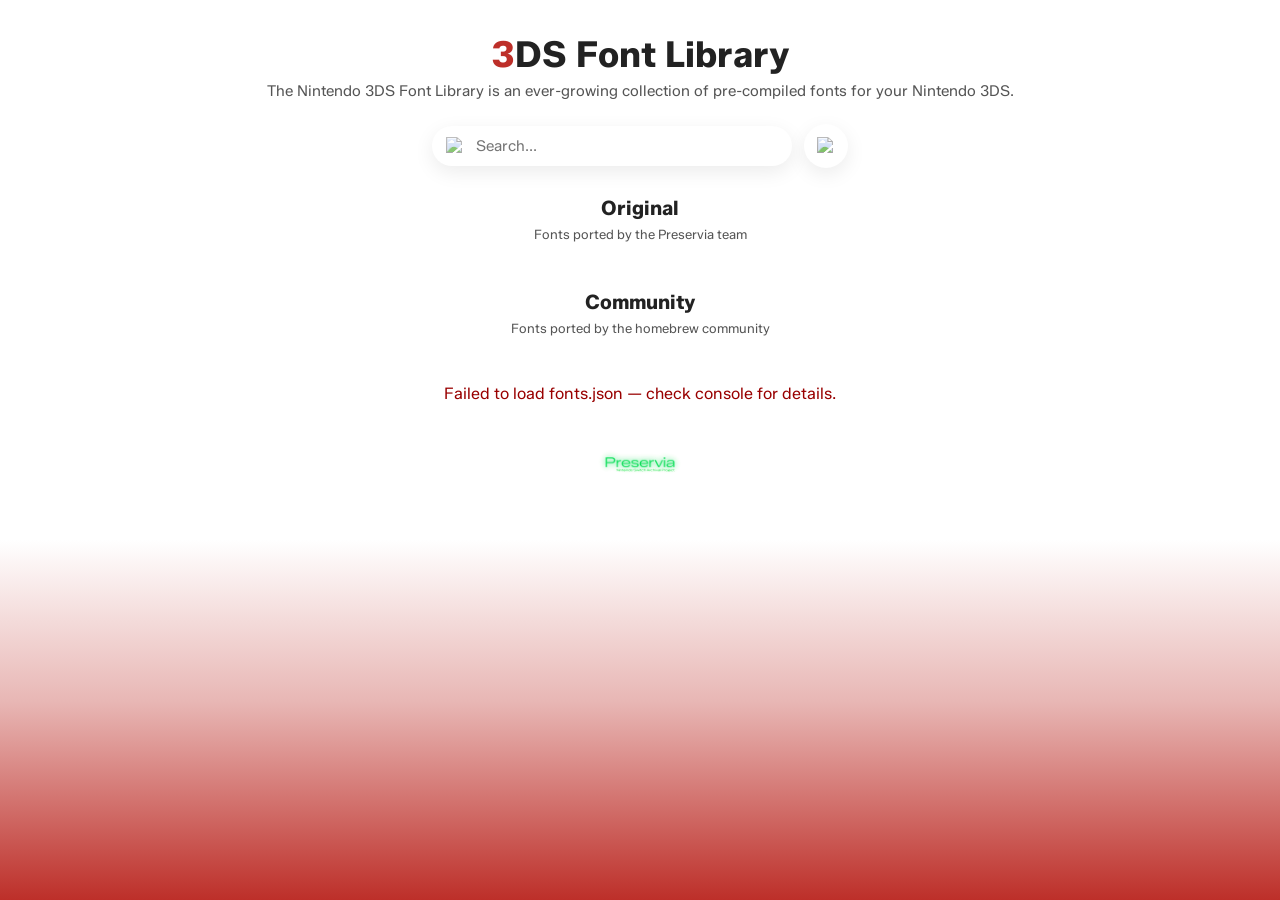
==== index.html @ a5643852 "Update index.html" ====
<!DOCTYPE html>
<html lang="en">
<head>
  <meta charset="utf-8" />
  <meta name="viewport" content="width=device-width,initial-scale=1" />
  <title>The 3DS Font Library</title>

  <link href="https://fonts.googleapis.com/css2?family=Zalando+Sans:wght@400;700&display=swap" rel="stylesheet">

  <link rel="stylesheet" href="style.css">
</head>
<body>
  <div class="page">
    <header class="site-header">
      <h1 class="title"><span class="red3">3</span>DS Font Library</h1>
      <p class="lead">The Nintendo 3DS Font Library is an ever-growing collection of pre-compiled fonts for your Nintendo 3DS.</p>
    </header>

    <div class="toolbar">
      <div class="searchbar">
        <img src="assets/search.png" alt="Search icon" class="icon">
        <input type="text" placeholder="Search..." aria-label="Search" disabled>
      </div>

      <button class="filter-circle" aria-label="Filters" disabled>
        <img src="assets/filter.png" alt="Filter icon" class="icon">
      </button>
    </div>

    <main>
      <section id="original-fonts" class="font-section">
        <div class="section-header">
          <h2>Original</h2>
          <p class="section-sub">Fonts ported by the Preservia team</p>
        </div>
        <div class="font-grid" id="original-grid" aria-live="polite"></div>
      </section>

      <section id="community-fonts" class="font-section">
        <div class="section-header">
          <h2>Community</h2>
          <p class="section-sub">Fonts ported by the homebrew community</p>
        </div>
        <div class="font-grid" id="community-grid" aria-live="polite"></div>
      </section>
    </main>

    <footer class="site-footer">
      <img src="assets/logo.png" alt="Preservia logo" class="preservia-logo">
    </footer>
  </div>

  <script src="script.js"></script>
</body>
</html>
---- style.css ----
:root {
  --red-3: #BD2F29;
  --text: #222;
  --muted: #555;
  --card-bg: rgba(245,245,245,0.65);
  --card-shadow: 0 6px 18px rgba(0,0,0,0.08);
}

/* Basic reset */
* { box-sizing: border-box; }
html,body { height: 100%; margin: 0; }

/* Background: white -> red at BOTTOM (red is anchored to bottom), subtle extent */
body {
  font-family: "Zalando Sans", system-ui, -apple-system, "Segoe UI", Roboto, "Helvetica Neue", Arial, sans-serif;
  color: var(--text);

  /* White at top, subtle mid fade, red concentrated toward bottom.
     background-size and position ensure the red band stays toward the bottom and not stretched too high. */
  background-image: linear-gradient(
    to bottom,
    #ffffff 0%,
    #ffffff 60%,
    rgba(189,47,41,0.35) 78%,
    var(--red-3) 100%
  );
  background-repeat: no-repeat;
  background-position: center bottom;
  background-attachment: fixed;
  -webkit-font-smoothing: antialiased;
  -moz-osx-font-smoothing: grayscale;
}

/* Container */
.page {
  max-width: 1100px;
  margin: 0 auto;
  padding: 36px 20px;
  text-align: center; /* center headers and top content like mockup */
}

/* Header */
.site-header {
  margin-bottom: 24px;
}

.title {
  font-weight: 700;
  font-size: 36px;
  margin: 0;
  line-height: 1;
  color: var(--text);
}

.red3 { color: var(--red-3); }

.lead {
  margin: 10px 0 0;
  color: var(--muted);
  font-weight: 400;
  font-size: 15px;
}

/* Toolbar */
.toolbar {
  display: flex;
  justify-content: center;
  align-items: center;
  gap: 12px;
  margin: 22px 0;
}

/* Search bar: fully pill */
.searchbar {
  display: flex;
  align-items: center;
  gap: 10px;
  background: #fff;
  border-radius: 9999px;
  padding: 10px 14px;
  width: 360px;
  max-width: 88%;
  box-shadow: 0 6px 20px rgba(0,0,0,0.08);
}

.searchbar .icon { width: 18px; height: 18px; opacity: .7; }

.searchbar input {
  border: none;
  outline: none;
  background: transparent;
  font-family: inherit;
  font-size: 15px;
  color: var(--text);
  flex: 1;
}

/* Filter as perfect circle */
.filter-circle {
  width: 44px;
  height: 44px;
  border-radius: 50%;
  display: inline-grid;
  place-items: center;
  background: #fff;
  border: none;
  box-shadow: 0 6px 20px rgba(0,0,0,0.08);
  padding: 0;
  cursor: default;
}

.filter-circle .icon { width: 18px; height: 18px; opacity: .75; }

/* Sections */
.font-section {
  margin-top: 28px;
  margin-bottom: 34px;
  text-align: center;
}

.section-header h2 {
  margin: 0;
  font-size: 20px;
  font-weight: 700;
}

.section-sub {
  margin: 6px 0 14px;
  color: var(--muted);
  font-size: 13px;
}

/* Grid responsive */
.font-grid {
  display: grid;
  gap: 14px;
  grid-template-columns: repeat(1, 1fr);
  align-items: start;
  justify-items: center;
  margin-top: 8px;
}

@media (min-width: 600px) { .font-grid { grid-template-columns: repeat(2, 1fr); } }
@media (min-width: 940px) { .font-grid { grid-template-columns: repeat(3, 1fr); } }
@media (min-width: 1200px) { .font-grid { grid-template-columns: repeat(4, 1fr); } }

/* Card (glass, small blur, faint shadow) */
.font-card {
  width: 100%;
  max-width: 300px;
  background: var(--card-bg);
  border-radius: 12px;
  padding: 18px 14px;
  box-shadow: var(--card-shadow);
  backdrop-filter: blur(8px);
  -webkit-backdrop-filter: blur(8px);
  transition: transform 160ms ease, box-shadow 160ms ease;
  text-align: center;
  display: flex;
  flex-direction: column;
  gap: 8px;
}

.font-card:hover {
  transform: translateY(-6px);
  box-shadow: 0 10px 28px rgba(0,0,0,0.10);
}

/* preview image */
.font-card .preview {
  width: 100%;
  height: 110px;
  display: block;
  object-fit: contain;
}

/* names */
.font-name {
  margin: 6px 0 0;
  font-size: 15px;
  font-weight: 400;
  color: var(--text);
}

.creator {
  font-size: 13px;
  color: var(--muted);
  margin-top: 4px;
}

/* Footer */
.site-footer {
  text-align: center;
  margin: 40px 0 60px;
}
.preservia-logo { width: 120px; opacity: 0.95; }
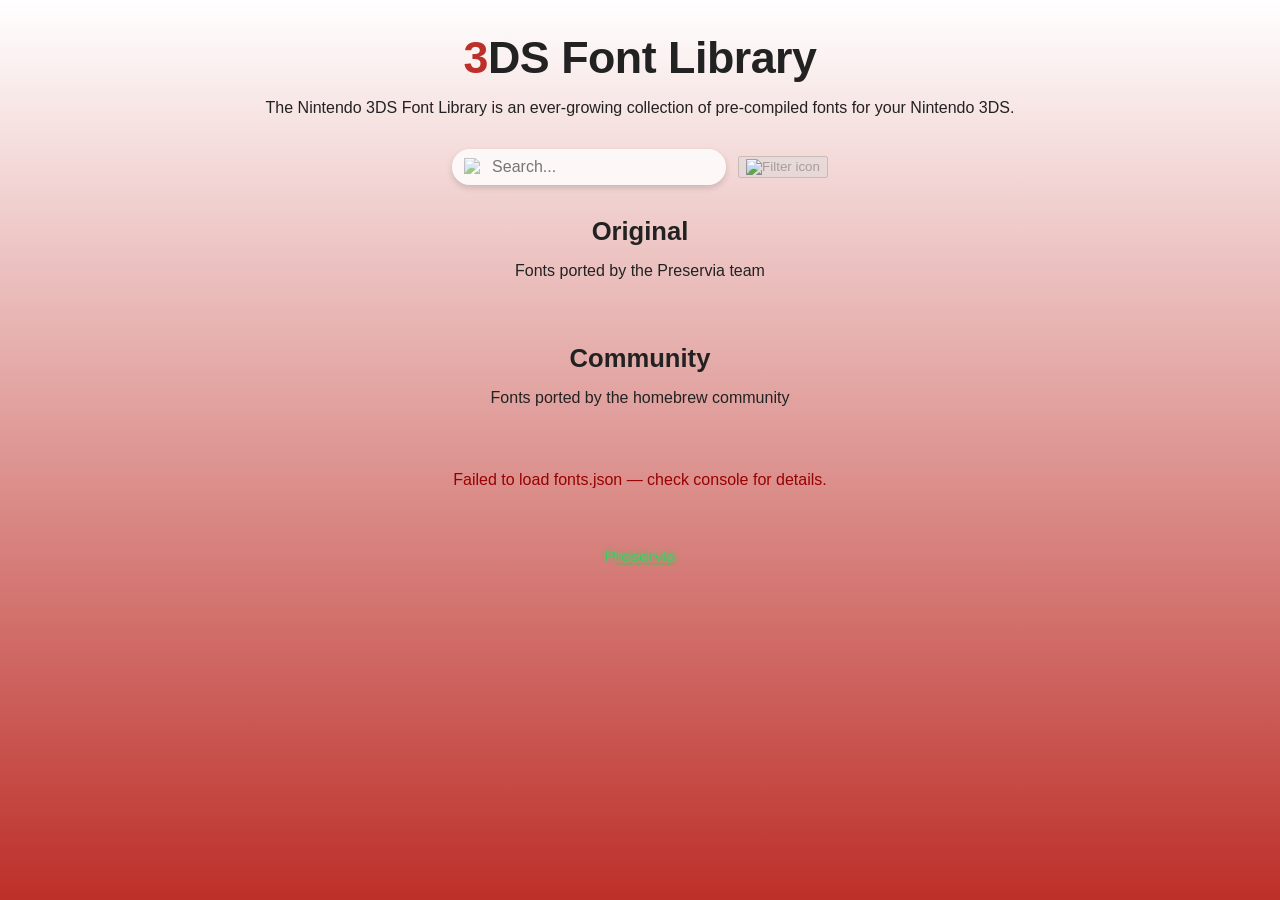
==== commit ba36fd17: "Update index.html" ====
--- a/index.html
+++ b/index.html
@@ -5,7 +5,7 @@
   <meta name="viewport" content="width=device-width,initial-scale=1" />
   <title>The 3DS Font Library</title>
 
-  <link href="https://fonts.googleapis.com/css2?family=Zalando+Sans:wght@400;700&display=swap" rel="stylesheet">
+  <link href="https://fonts.googleapis.com/css2?family=Zalando+Sans+Expanded:wght@400;700&display=swap" rel="stylesheet">
 
   <link rel="stylesheet" href="style.css">
 </head>
--- a/style.css
+++ b/style.css
@@ -1,64 +1,42 @@
-:root {
-  --red-3: #BD2F29;
-  --text: #222;
-  --muted: #555;
-  --card-bg: rgba(245,245,245,0.65);
-  --card-shadow: 0 6px 18px rgba(0,0,0,0.08);
+/* Global */
+body {
+  margin: 0;
+  font-family: "Zalando Sans", sans-serif;
+  background: linear-gradient(to top, #BD2F29, #ffffff);
+  background-attachment: fixed;
+  background-repeat: no-repeat;
+  background-size: cover;
+  color: #222;
+  text-align: center;
 }
 
-/* Basic reset */
-* { box-sizing: border-box; }
-html,body { height: 100%; margin: 0; }
-
-/* Background: white -> red at BOTTOM (red is anchored to bottom), subtle extent */
-body {
-  font-family: "Zalando Sans", system-ui, -apple-system, "Segoe UI", Roboto, "Helvetica Neue", Arial, sans-serif;
-  color: var(--text);
-
-  /* White at top, subtle mid fade, red concentrated toward bottom.
-     background-size and position ensure the red band stays toward the bottom and not stretched too high. */
-  background-image: linear-gradient(
-    to bottom,
-    #ffffff 0%,
-    #ffffff 60%,
-    rgba(189,47,41,0.35) 78%,
-    var(--red-3) 100%
-  );
-  background-repeat: no-repeat;
-  background-position: center bottom;
-  background-attachment: fixed;
-  -webkit-font-smoothing: antialiased;
-  -moz-osx-font-smoothing: grayscale;
-}
-
-/* Container */
 .page {
   max-width: 1100px;
   margin: 0 auto;
-  padding: 36px 20px;
-  text-align: center; /* center headers and top content like mockup */
+  padding: 2rem;
 }
 
 /* Header */
-.site-header {
-  margin-bottom: 24px;
+header {
+  margin-bottom: 2rem;
 }
 
-.title {
+h1 {
   font-weight: 700;
-  font-size: 36px;
+  font-size: 2.8rem;
   margin: 0;
-  line-height: 1;
-  color: var(--text);
+  letter-spacing: -0.5px;
 }
 
-.red3 { color: var(--red-3); }
+.red3 {
+  color: #BD2F29;
+}
 
-.lead {
-  margin: 10px 0 0;
-  color: var(--muted);
+.desc {
   font-weight: 400;
-  font-size: 15px;
+  color: #555;
+  margin-top: 0.5rem;
+  font-size: 1rem;
 }
 
 /* Toolbar */
@@ -66,131 +44,117 @@
   display: flex;
   justify-content: center;
   align-items: center;
-  gap: 12px;
-  margin: 22px 0;
+  gap: 0.75rem;
+  margin-bottom: 2rem;
 }
 
-/* Search bar: fully pill */
 .searchbar {
   display: flex;
   align-items: center;
-  gap: 10px;
-  background: #fff;
-  border-radius: 9999px;
-  padding: 10px 14px;
-  width: 360px;
-  max-width: 88%;
-  box-shadow: 0 6px 20px rgba(0,0,0,0.08);
+  background: #ffffffcc;
+  border-radius: 9999px; /* full round edges */
+  padding: 0.5rem 0.75rem;
+  box-shadow: 0 3px 6px rgba(0, 0, 0, 0.15);
+  width: 250px;
+  backdrop-filter: blur(6px);
 }
 
-.searchbar .icon { width: 18px; height: 18px; opacity: .7; }
+.searchbar img {
+  width: 18px;
+  height: 18px;
+  opacity: 0.6;
+  margin-right: 0.5rem;
+}
 
 .searchbar input {
   border: none;
   outline: none;
+  flex: 1;
+  font-family: "Zalando Sans", sans-serif;
+  font-size: 1rem;
   background: transparent;
-  font-family: inherit;
-  font-size: 15px;
-  color: var(--text);
-  flex: 1;
+  color: #444;
 }
 
-/* Filter as perfect circle */
-.filter-circle {
-  width: 44px;
-  height: 44px;
+.filter-btn {
+  background: #ffffffcc;
+  border: none;
   border-radius: 50%;
-  display: inline-grid;
-  place-items: center;
-  background: #fff;
-  border: none;
-  box-shadow: 0 6px 20px rgba(0,0,0,0.08);
-  padding: 0;
-  cursor: default;
+  padding: 0.6rem;
+  width: 40px;
+  height: 40px;
+  box-shadow: 0 3px 6px rgba(0, 0, 0, 0.15);
+  cursor: not-allowed;
+  backdrop-filter: blur(6px);
 }
 
-.filter-circle .icon { width: 18px; height: 18px; opacity: .75; }
+.filter-btn img {
+  width: 20px;
+  height: 20px;
+  opacity: 0.6;
+}
 
 /* Sections */
-.font-section {
-  margin-top: 28px;
-  margin-bottom: 34px;
-  text-align: center;
+section {
+  margin-bottom: 3rem;
 }
 
-.section-header h2 {
-  margin: 0;
-  font-size: 20px;
+section h2 {
+  font-size: 1.6rem;
   font-weight: 700;
+  margin-bottom: 0.25rem;
 }
 
-.section-sub {
-  margin: 6px 0 14px;
-  color: var(--muted);
-  font-size: 13px;
+.section-desc {
+  font-size: 0.95rem;
+  color: #666;
+  margin-bottom: 1rem;
 }
 
-/* Grid responsive */
+/* Font grid */
 .font-grid {
   display: grid;
-  gap: 14px;
-  grid-template-columns: repeat(1, 1fr);
-  align-items: start;
+  grid-template-columns: repeat(auto-fit, minmax(230px, 1fr));
+  gap: 1rem;
   justify-items: center;
-  margin-top: 8px;
 }
 
-@media (min-width: 600px) { .font-grid { grid-template-columns: repeat(2, 1fr); } }
-@media (min-width: 940px) { .font-grid { grid-template-columns: repeat(3, 1fr); } }
-@media (min-width: 1200px) { .font-grid { grid-template-columns: repeat(4, 1fr); } }
-
-/* Card (glass, small blur, faint shadow) */
+/* Font card */
 .font-card {
+  background: rgba(245, 245, 245, 0.6);
+  border-radius: 12px;
+  box-shadow: 0 3px 10px rgba(0, 0, 0, 0.05);
+  backdrop-filter: blur(10px);
+  padding: 1rem;
   width: 100%;
-  max-width: 300px;
-  background: var(--card-bg);
-  border-radius: 12px;
-  padding: 18px 14px;
-  box-shadow: var(--card-shadow);
-  backdrop-filter: blur(8px);
-  -webkit-backdrop-filter: blur(8px);
-  transition: transform 160ms ease, box-shadow 160ms ease;
-  text-align: center;
-  display: flex;
-  flex-direction: column;
-  gap: 8px;
+  max-width: 280px;
+  transition: transform 0.2s ease;
 }
 
 .font-card:hover {
-  transform: translateY(-6px);
-  box-shadow: 0 10px 28px rgba(0,0,0,0.10);
+  transform: translateY(-3px);
 }
 
-/* preview image */
-.font-card .preview {
+.font-card img {
   width: 100%;
-  height: 110px;
-  display: block;
+  height: auto;
   object-fit: contain;
-}
-
-/* names */
-.font-name {
-  margin: 6px 0 0;
-  font-size: 15px;
-  font-weight: 400;
-  color: var(--text);
+  margin-bottom: 0.5rem;
 }
 
 .creator {
-  font-size: 13px;
-  color: var(--muted);
-  margin-top: 4px;
+  font-size: 0.9rem;
+  color: #555;
+  font-weight: 400;
 }
 
 /* Footer */
-.site-footer {
+footer {
   text-align: center;
-  margin: 40px 0 60px;
+  margin-top: 3rem;
 }
-.preservia-logo { width: 120px; opacity: 0.95; }
+
+.preservia-logo {
+  width: 120px;
+  opacity: 0.8;
+}
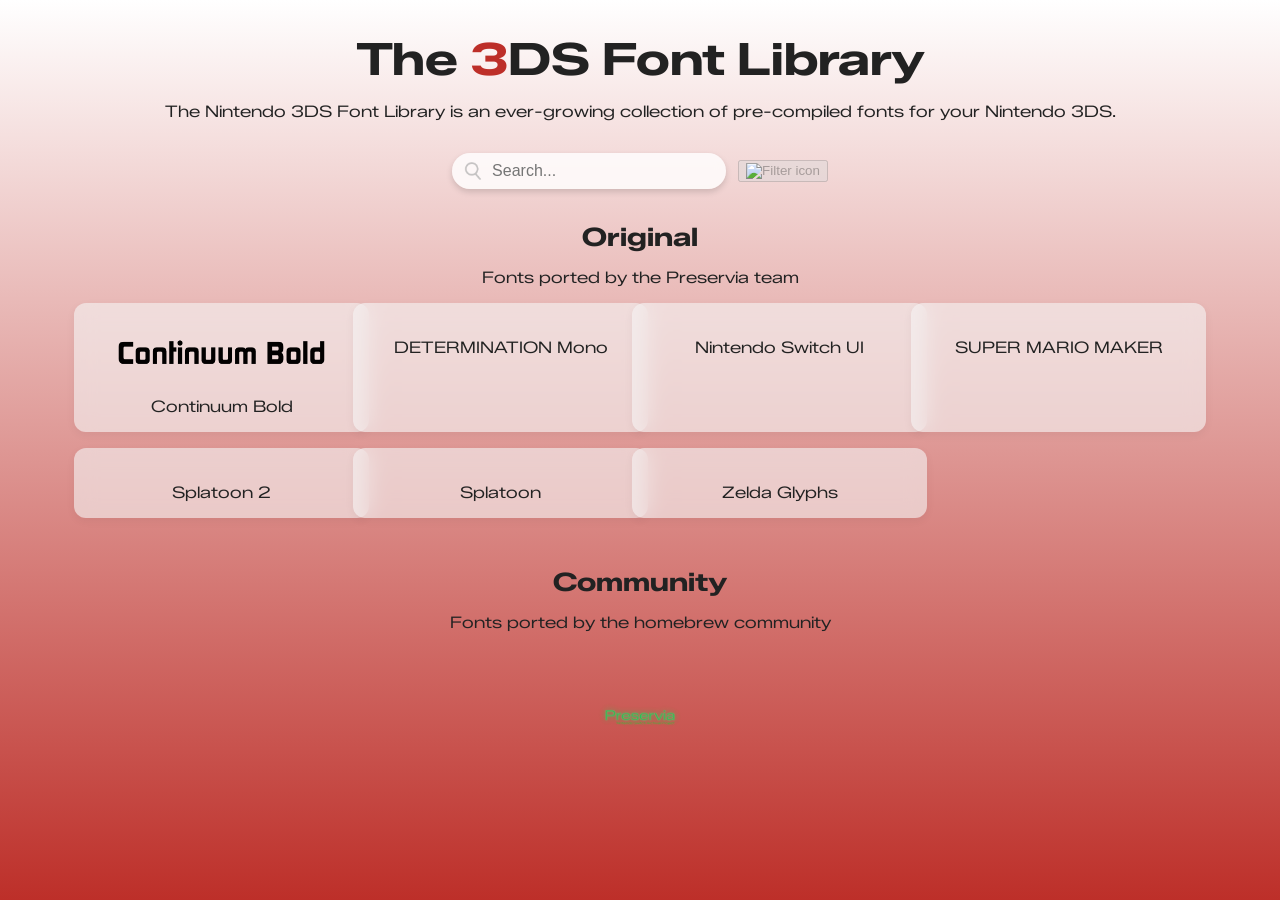
==== commit cf410f26: "Update index.html" ====
--- a/index.html
+++ b/index.html
@@ -12,7 +12,7 @@
 <body>
   <div class="page">
     <header class="site-header">
-      <h1 class="title"><span class="red3">3</span>DS Font Library</h1>
+      <h1 class="title">The <span class="red3">3</span>DS Font Library</h1>
       <p class="lead">The Nintendo 3DS Font Library is an ever-growing collection of pre-compiled fonts for your Nintendo 3DS.</p>
     </header>
 
--- a/style.css
+++ b/style.css
@@ -1,7 +1,7 @@
 /* Global */
 body {
   margin: 0;
-  font-family: "Zalando Sans", sans-serif;
+  font-family: "Zalando Sans Expanded", sans-serif;
   background: linear-gradient(to top, #BD2F29, #ffffff);
   background-attachment: fixed;
   background-repeat: no-repeat;
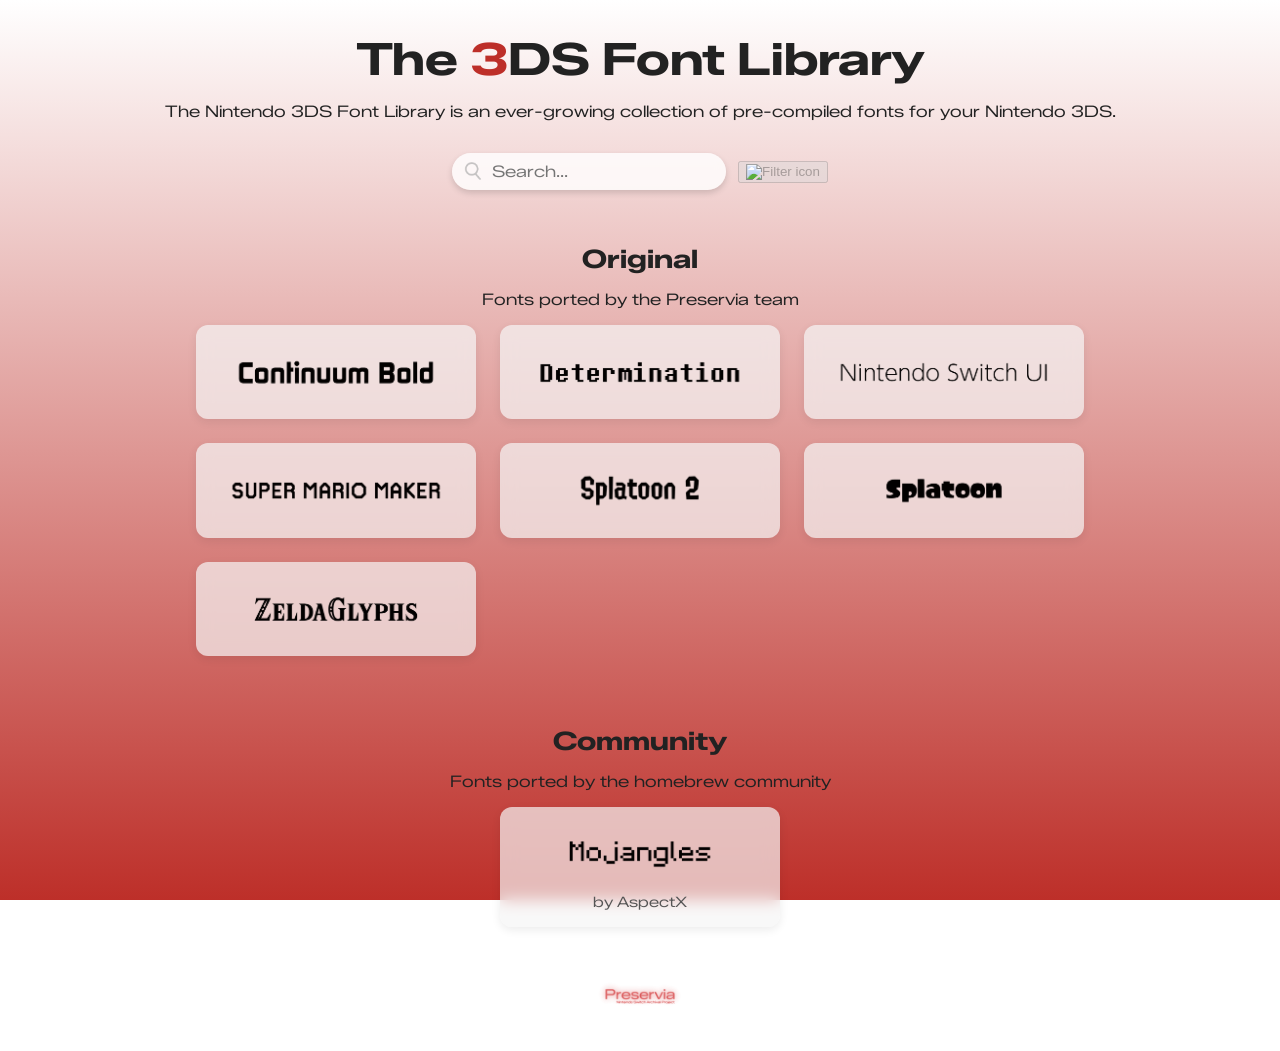
==== commit 829b3de3: "details modal ported" ====
--- a/index.html
+++ b/index.html
@@ -50,6 +50,20 @@
     </footer>
   </div>
 
+  <!-- Font Details Modal -->
+  <div class="backdrop" id="backdrop">
+    <div class="details" id="detailsBox">
+      <button class="close-btn" id="closeBtn">✕</button>
+      <img id="detailIcon" alt="">
+      <h2 id="detailTitle">Font Name</h2>
+      <div class="meta"><span id="detailCreator"></span> • <span id="detailType"></span></div>
+      <div class="buttons">
+        <button class="btn download" id="downloadBtn">Download</button>
+      </div>
+      <div class="desc" id="detailDesc"></div>
+    </div>
+  </div>
+
   <script src="script.js"></script>
 </body>
 </html>
--- a/style.css
+++ b/style.css
@@ -70,7 +70,7 @@
   border: none;
   outline: none;
   flex: 1;
-  font-family: "Zalando Sans", sans-serif;
+  font-family: "Zalando Sans Expanded", sans-serif;
   font-size: 1rem;
   background: transparent;
   color: #444;
@@ -97,6 +97,9 @@
 /* Sections */
 section {
   margin-bottom: 3rem;
+  display: flex;
+  flex-direction: column;
+  align-items: center;
 }
 
 section h2 {
@@ -114,21 +117,32 @@
 /* Font grid */
 .font-grid {
   display: grid;
-  grid-template-columns: repeat(auto-fit, minmax(230px, 1fr));
-  gap: 1rem;
-  justify-items: center;
-}
-
-/* Font card */
+  grid-template-columns: repeat(auto-fit, minmax(240px, 280px));
+  gap: 24px;
+  justify-content: center;
+  align-items: center;
+  width: 100%;
+  box-sizing: border-box;
+  margin: 0 auto;
+}
+
 .font-card {
-  background: rgba(245, 245, 245, 0.6);
+  display: flex;
+  flex-direction: column;
+  align-items: center;
+  justify-content: flex-start;
+  background: rgba(245, 245, 245, 0.7);
   border-radius: 12px;
-  box-shadow: 0 3px 10px rgba(0, 0, 0, 0.05);
-  backdrop-filter: blur(10px);
+  box-shadow: 0 3px 10px rgba(0, 0, 0, 0.08);
+  backdrop-filter: blur(8px);
   padding: 1rem;
   width: 100%;
   max-width: 280px;
+  min-width: 240px;
+  box-sizing: border-box;
+  overflow: hidden;
   transition: transform 0.2s ease;
+  margin: 0 auto;
 }
 
 .font-card:hover {
@@ -139,13 +153,16 @@
   width: 100%;
   height: auto;
   object-fit: contain;
-  margin-bottom: 0.5rem;
+  display: block;
+  margin: 0;
+  padding: 0;
 }
 
 .creator {
   font-size: 0.9rem;
   color: #555;
   font-weight: 400;
+  margin-top: 0.5rem;
 }
 
 /* Footer */
@@ -158,3 +175,167 @@
   width: 120px;
   opacity: 0.8;
 }
+
+/* Modal Styles */
+.backdrop {
+  position: fixed;
+  inset: 0;
+  display: flex;
+  align-items: center;
+  justify-content: center;
+  background-color: rgba(0, 0, 0, 0);
+  backdrop-filter: blur(0);
+  -webkit-backdrop-filter: blur(0);
+  opacity: 0;
+  pointer-events: none;
+  z-index: 60;
+  transition: backdrop-filter 0.35s ease-in-out, 
+              -webkit-backdrop-filter 0.35s ease-in-out, 
+              background-color 0.35s ease-in-out, 
+              opacity 0.35s ease-in-out;
+}
+
+.backdrop.show {
+  pointer-events: all;
+  background-color: rgba(0, 0, 0, 0.25);
+  backdrop-filter: blur(6px);
+  -webkit-backdrop-filter: blur(6px);
+  opacity: 1;
+}
+
+.details {
+  background: rgba(255, 255, 255, 0.9);
+  border-radius: 40px;
+  padding: 32px;
+  text-align: center;
+  max-width: 600px;
+  width: 90%;
+  box-shadow: 0 20px 60px rgba(0, 0, 0, 0.15);
+  transform: scale(0.92);
+  opacity: 0;
+}
+
+.details.show { 
+  animation: popIn 0.35s ease-in-out forwards; 
+}
+
+.details.hide { 
+  animation: popOut 0.35s ease-in-out forwards; 
+}
+
+@keyframes popIn { 
+  from { 
+    transform: scale(0.92); 
+    opacity: 0; 
+  } 
+  to { 
+    transform: scale(1); 
+    opacity: 1; 
+  } 
+}
+
+@keyframes popOut { 
+  from { 
+    transform: scale(1); 
+    opacity: 1; 
+  } 
+  to { 
+    transform: scale(0.92); 
+    opacity: 0; 
+  } 
+}
+
+.close-btn {
+  position: absolute;
+  top: 22px;
+  left: 24px;
+  width: 44px;
+  height: 44px;
+  border-radius: 50%;
+  border: none;
+  background: #d9d9d9 !important;
+  color: #111 !important;
+  -webkit-appearance: none;
+  appearance: none;
+  font-size: 22px;
+  font-weight: 700;
+  cursor: pointer;
+  display: flex;
+  align-items: center;
+  justify-content: center;
+  transition: background 0.2s ease;
+}
+
+.close-btn:hover { 
+  background: #cfcfcf; 
+}
+
+.details img { 
+  width: 120px; 
+  height: 120px; 
+  border-radius: 20px; 
+  object-fit: cover; 
+  margin-bottom: 12px; 
+}
+
+.details h2 {
+  font-family: "Zalando Sans Expanded", sans-serif;
+  font-weight: 700;
+  font-size: 28px;
+  margin: 0;
+}
+
+.meta {
+  font-size: 16px;
+  font-weight: 600;
+  color: #222;
+  opacity: 0.75;
+  margin-top: 4px;
+}
+
+.buttons { 
+  margin: 20px 0 10px; 
+  display: flex; 
+  justify-content: center; 
+  gap: 12px; 
+}
+
+.btn {
+  border: none;
+  border-radius: 30px;
+  padding: 10px 26px;
+  font-family: "Zalando Sans Expanded", sans-serif;
+  font-weight: 700;
+  font-size: 18px;
+  cursor: pointer;
+  transition: transform 0.1s ease, background 0.15s ease;
+}
+
+.btn:active { 
+  transform: translateY(1px); 
+}
+
+.btn.download { 
+  background: #BD2F29; 
+  color: #fff; 
+}
+
+.btn.download:hover {
+  background: #a02620;
+}
+
+.desc {
+  font-family: "Zalando Sans Expanded", sans-serif;
+  font-weight: 400;
+  font-size: 18px !important;
+  line-height: 1.4;
+  color: #222;
+  max-width: 540px;
+  padding-top: 10px;
+  margin: 10px auto 0;
+}
+
+/* Make font cards clickable */
+.font-card {
+  cursor: pointer;
+}
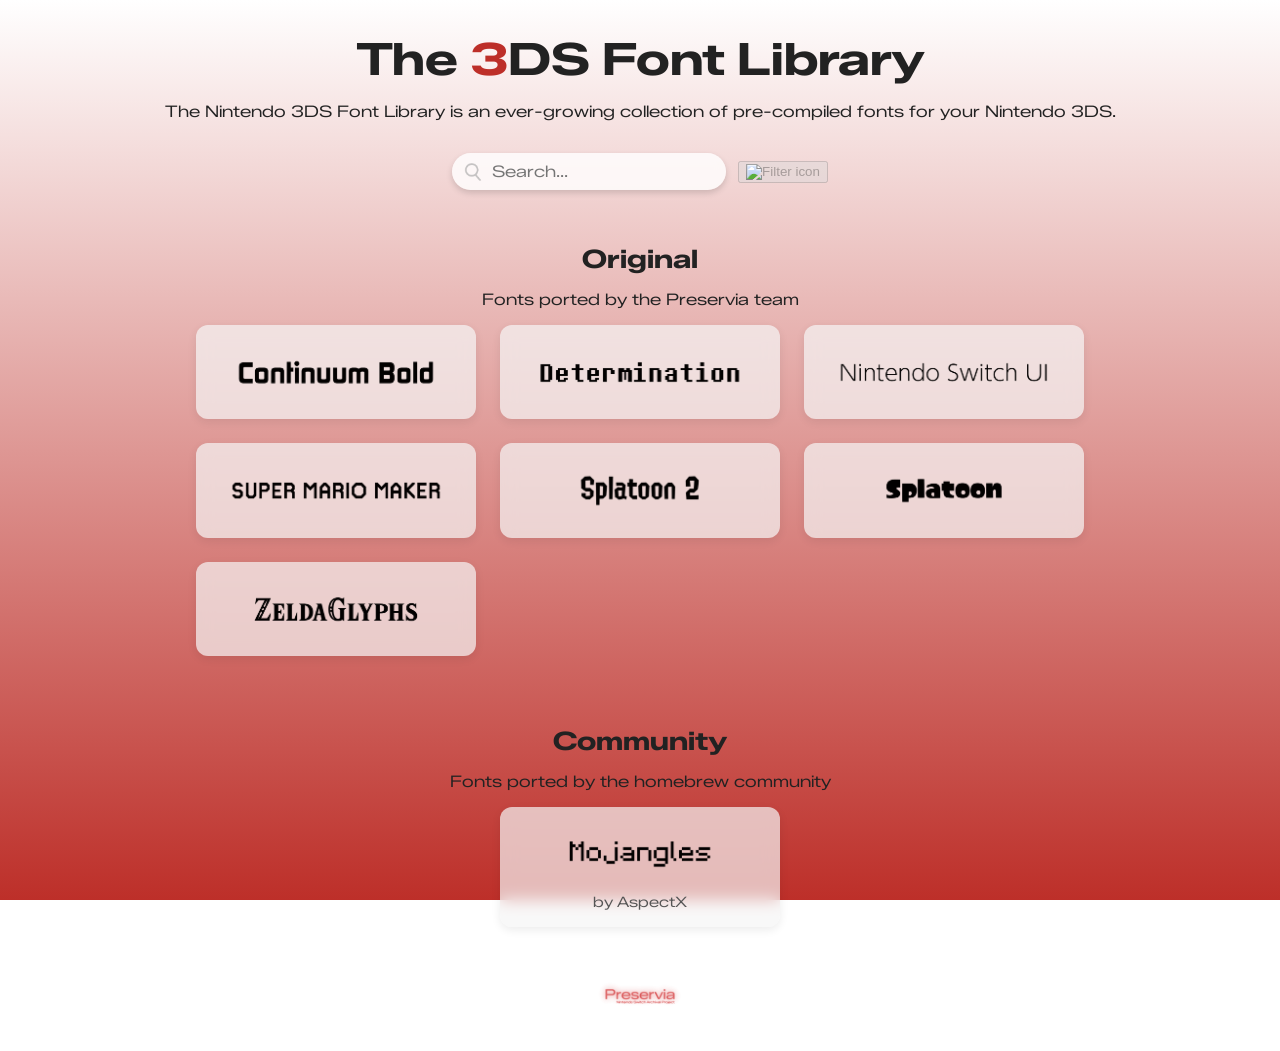
==== commit fbcb0c7d: "fontsssss" ====
--- a/index.html
+++ b/index.html
@@ -54,9 +54,9 @@
   <div class="backdrop" id="backdrop">
     <div class="details" id="detailsBox">
       <button class="close-btn" id="closeBtn">✕</button>
-      <img id="detailIcon" alt="">
       <h2 id="detailTitle">Font Name</h2>
       <div class="meta"><span id="detailCreator"></span> • <span id="detailType"></span></div>
+      <img id="detailIcon" alt="">
       <div class="buttons">
         <button class="btn download" id="downloadBtn">Download</button>
       </div>
--- a/style.css
+++ b/style.css
@@ -208,7 +208,7 @@
   border-radius: 40px;
   padding: 32px;
   text-align: center;
-  max-width: 600px;
+  max-width: 500px;
   width: 90%;
   box-shadow: 0 20px 60px rgba(0, 0, 0, 0.15);
   transform: scale(0.92);
@@ -270,12 +270,18 @@
   background: #cfcfcf; 
 }
 
+#detailsBox img,
 .details img { 
-  width: 120px; 
-  height: 120px; 
+  width: 200px !important; 
+  height: 240px !important; 
   border-radius: 20px; 
-  object-fit: cover; 
-  margin-bottom: 12px; 
+  object-fit: contain !important; 
+  object-position: center;
+  margin: 20px auto; 
+  box-shadow: 0 8px 24px rgba(0, 0, 0, 0.15);
+  display: block;
+  background: #f8f8f8;
+  max-width: none !important;
 }
 
 .details h2 {
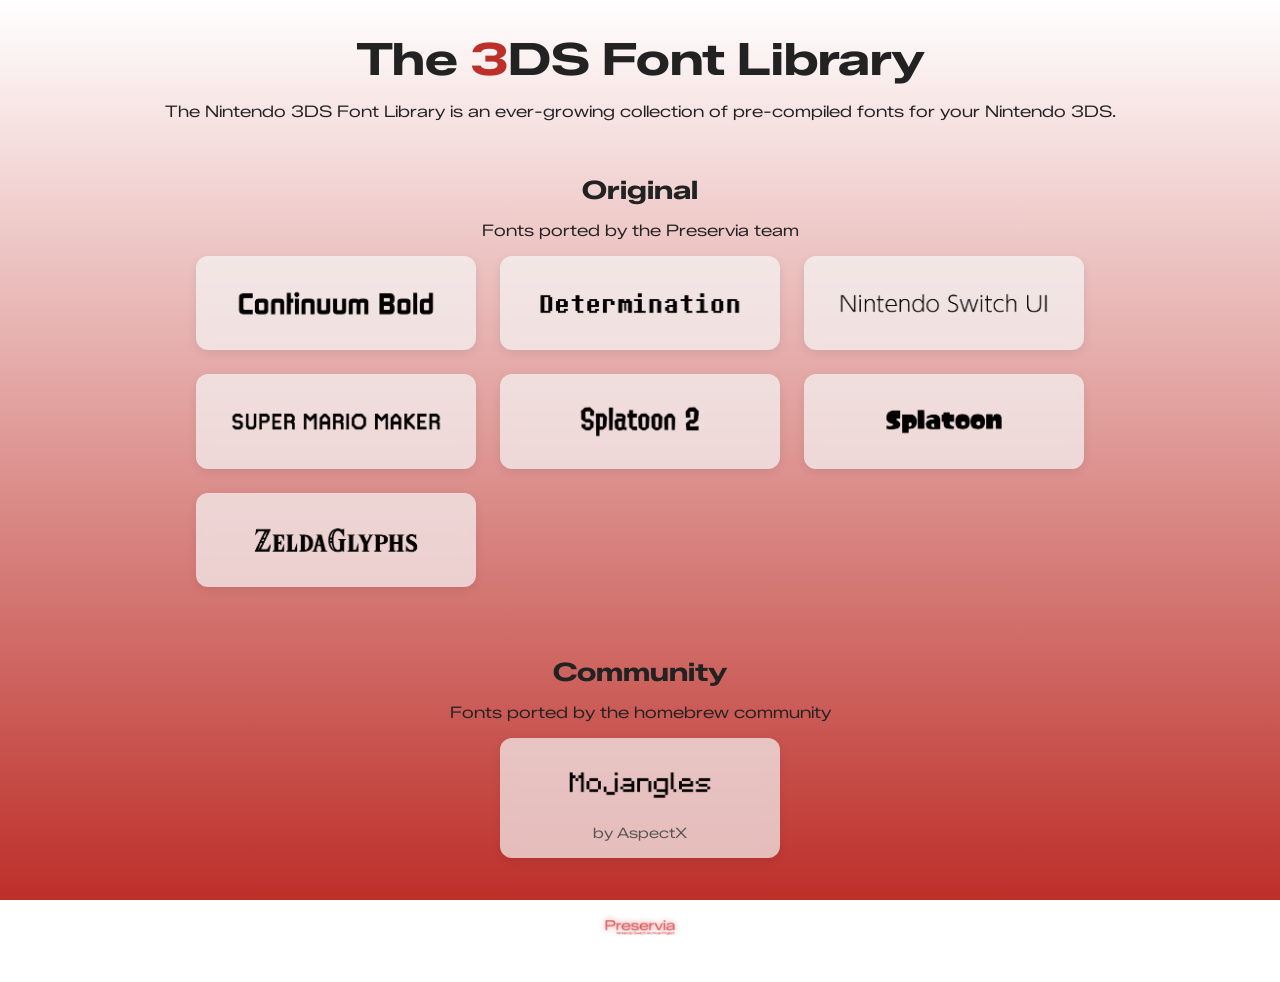
==== commit 2f40585f: "yea" ====
--- a/index.html
+++ b/index.html
@@ -16,16 +16,6 @@
       <p class="lead">The Nintendo 3DS Font Library is an ever-growing collection of pre-compiled fonts for your Nintendo 3DS.</p>
     </header>
 
-    <div class="toolbar">
-      <div class="searchbar">
-        <img src="assets/search.png" alt="Search icon" class="icon">
-        <input type="text" placeholder="Search..." aria-label="Search" disabled>
-      </div>
-
-      <button class="filter-circle" aria-label="Filters" disabled>
-        <img src="assets/filter.png" alt="Filter icon" class="icon">
-      </button>
-    </div>
 
     <main>
       <section id="original-fonts" class="font-section">
--- a/style.css
+++ b/style.css
@@ -39,60 +39,6 @@
   font-size: 1rem;
 }
 
-/* Toolbar */
-.toolbar {
-  display: flex;
-  justify-content: center;
-  align-items: center;
-  gap: 0.75rem;
-  margin-bottom: 2rem;
-}
-
-.searchbar {
-  display: flex;
-  align-items: center;
-  background: #ffffffcc;
-  border-radius: 9999px; /* full round edges */
-  padding: 0.5rem 0.75rem;
-  box-shadow: 0 3px 6px rgba(0, 0, 0, 0.15);
-  width: 250px;
-  backdrop-filter: blur(6px);
-}
-
-.searchbar img {
-  width: 18px;
-  height: 18px;
-  opacity: 0.6;
-  margin-right: 0.5rem;
-}
-
-.searchbar input {
-  border: none;
-  outline: none;
-  flex: 1;
-  font-family: "Zalando Sans Expanded", sans-serif;
-  font-size: 1rem;
-  background: transparent;
-  color: #444;
-}
-
-.filter-btn {
-  background: #ffffffcc;
-  border: none;
-  border-radius: 50%;
-  padding: 0.6rem;
-  width: 40px;
-  height: 40px;
-  box-shadow: 0 3px 6px rgba(0, 0, 0, 0.15);
-  cursor: not-allowed;
-  backdrop-filter: blur(6px);
-}
-
-.filter-btn img {
-  width: 20px;
-  height: 20px;
-  opacity: 0.6;
-}
 
 /* Sections */
 section {
@@ -213,6 +159,9 @@
   box-shadow: 0 20px 60px rgba(0, 0, 0, 0.15);
   transform: scale(0.92);
   opacity: 0;
+  display: flex;
+  flex-direction: column;
+  align-items: center;
 }
 
 .details.show { 
@@ -277,11 +226,12 @@
   border-radius: 20px; 
   object-fit: contain !important; 
   object-position: center;
-  margin: 20px auto; 
+  margin: 20px auto !important; 
   box-shadow: 0 8px 24px rgba(0, 0, 0, 0.15);
-  display: block;
+  display: block !important;
   background: #f8f8f8;
   max-width: none !important;
+  text-align: center;
 }
 
 .details h2 {
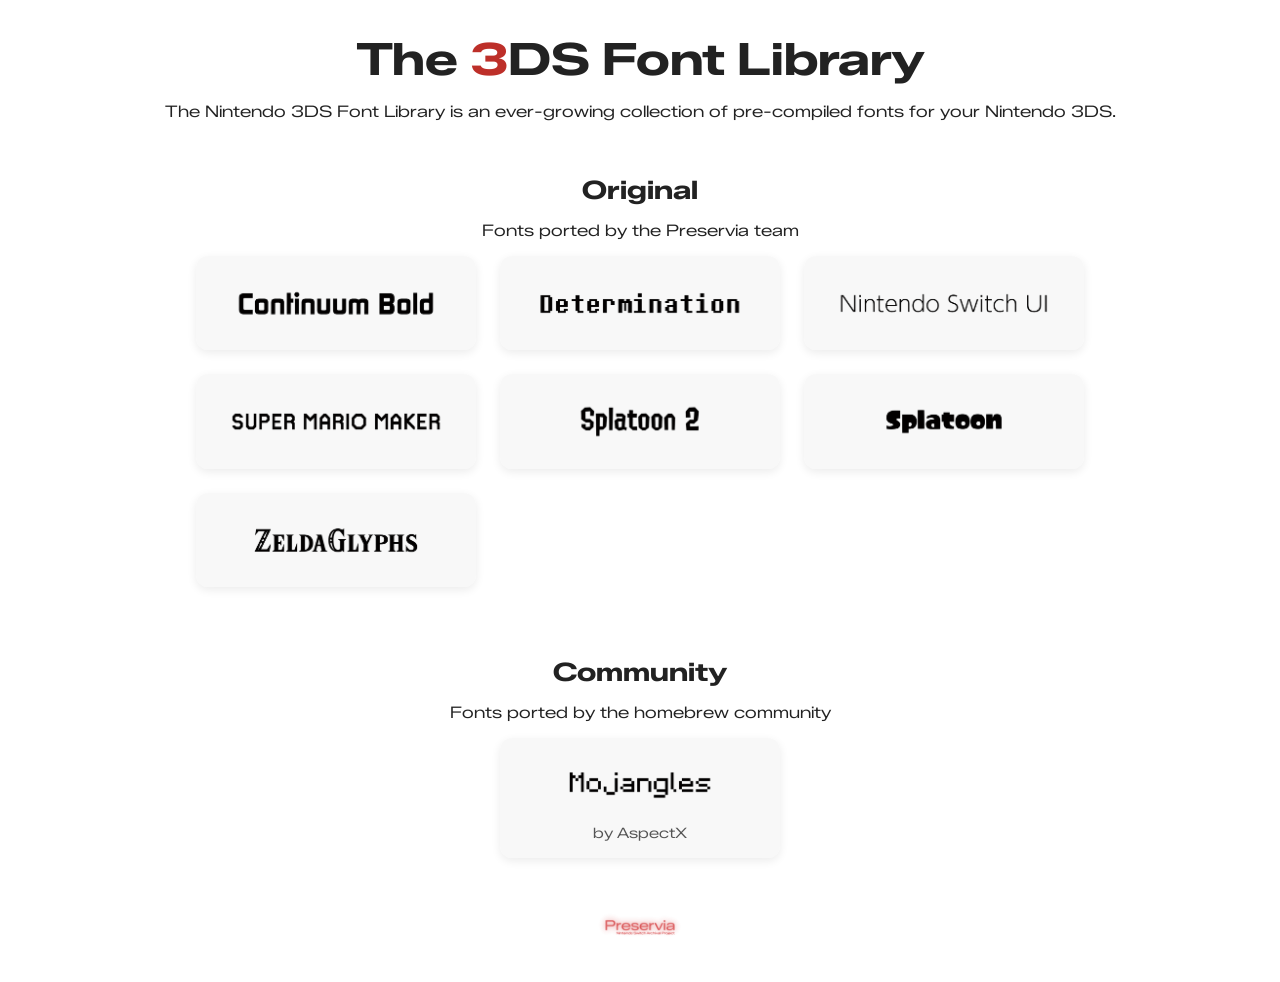
==== commit 8f82797a: "simplifying" ====
--- a/index.html
+++ b/index.html
@@ -6,6 +6,7 @@
   <title>The 3DS Font Library</title>
 
   <link href="https://fonts.googleapis.com/css2?family=Zalando+Sans+Expanded:wght@400;700&display=swap" rel="stylesheet">
+  <link href="https://fonts.googleapis.com/css2?family=JetBrains+Mono:wght@100;400&display=swap" rel="stylesheet">
 
   <link rel="stylesheet" href="style.css">
 </head>
@@ -43,14 +44,16 @@
   <!-- Font Details Modal -->
   <div class="backdrop" id="backdrop">
     <div class="details" id="detailsBox">
-      <button class="close-btn" id="closeBtn">✕</button>
       <h2 id="detailTitle">Font Name</h2>
       <div class="meta"><span id="detailCreator"></span> • <span id="detailType"></span></div>
-      <img id="detailIcon" alt="">
+
+      <div class="screenshot-wrap" id="screenshotWrap">
+        <img id="detailIcon" alt="">
+      </div>
+
       <div class="buttons">
         <button class="btn download" id="downloadBtn">Download</button>
       </div>
-      <div class="desc" id="detailDesc"></div>
     </div>
   </div>
 
--- a/style.css
+++ b/style.css
@@ -2,10 +2,7 @@
 body {
   margin: 0;
   font-family: "Zalando Sans Expanded", sans-serif;
-  background: linear-gradient(to top, #BD2F29, #ffffff);
-  background-attachment: fixed;
-  background-repeat: no-repeat;
-  background-size: cover;
+  background: #ffffff;
   color: #222;
   text-align: center;
 }
@@ -29,7 +26,7 @@
 }
 
 .red3 {
-  color: #BD2F29;
+  color: #bd2f29;
 }
 
 .desc {
@@ -38,7 +35,6 @@
   margin-top: 0.5rem;
   font-size: 1rem;
 }
-
 
 /* Sections */
 section {
@@ -125,7 +121,13 @@
 /* Modal Styles */
 .backdrop {
   position: fixed;
-  inset: 0;
+  top: 0;
+  left: 0;
+  right: 0;
+  bottom: 0;
+  width: 100vw;
+  height: 100vh;
+  height: 100dvh; /* Dynamic viewport height for mobile */
   display: flex;
   align-items: center;
   justify-content: center;
@@ -134,11 +136,11 @@
   -webkit-backdrop-filter: blur(0);
   opacity: 0;
   pointer-events: none;
-  z-index: 60;
-  transition: backdrop-filter 0.35s ease-in-out, 
-              -webkit-backdrop-filter 0.35s ease-in-out, 
-              background-color 0.35s ease-in-out, 
-              opacity 0.35s ease-in-out;
+  z-index: 9999;
+  overflow-y: auto;
+  -webkit-overflow-scrolling: touch;
+  transition: backdrop-filter 0.35s ease-in-out, -webkit-backdrop-filter 0.35s ease-in-out, background-color 0.35s
+    ease-in-out, opacity 0.35s ease-in-out;
 }
 
 .backdrop.show {
@@ -152,143 +154,122 @@
 .details {
   background: rgba(255, 255, 255, 0.9);
   border-radius: 40px;
-  padding: 32px;
+  padding: 16px;
   text-align: center;
-  max-width: 500px;
-  width: 90%;
+  width: clamp(280px, 90vw, 520px);
   box-shadow: 0 20px 60px rgba(0, 0, 0, 0.15);
   transform: scale(0.92);
   opacity: 0;
   display: flex;
   flex-direction: column;
-  align-items: center;
-}
-
-.details.show { 
-  animation: popIn 0.35s ease-in-out forwards; 
-}
-
-.details.hide { 
-  animation: popOut 0.35s ease-in-out forwards; 
-}
-
-@keyframes popIn { 
-  from { 
-    transform: scale(0.92); 
-    opacity: 0; 
-  } 
-  to { 
-    transform: scale(1); 
-    opacity: 1; 
-  } 
-}
-
-@keyframes popOut { 
-  from { 
-    transform: scale(1); 
-    opacity: 1; 
-  } 
-  to { 
-    transform: scale(0.92); 
-    opacity: 0; 
-  } 
-}
-
-.close-btn {
-  position: absolute;
-  top: 22px;
-  left: 24px;
-  width: 44px;
-  height: 44px;
-  border-radius: 50%;
-  border: none;
-  background: #d9d9d9 !important;
-  color: #111 !important;
-  -webkit-appearance: none;
-  appearance: none;
-  font-size: 22px;
-  font-weight: 700;
-  cursor: pointer;
-  display: flex;
-  align-items: center;
-  justify-content: center;
-  transition: background 0.2s ease;
-}
-
-.close-btn:hover { 
-  background: #cfcfcf; 
-}
-
-#detailsBox img,
-.details img { 
-  width: 200px !important; 
-  height: 240px !important; 
-  border-radius: 20px; 
-  object-fit: contain !important; 
+  align-items: stretch;
+  justify-content: flex-start;
+  overflow: hidden; /* for zoom mode */
+  box-sizing: border-box;
+}
+
+.details.show {
+  animation: popIn 0.35s ease-in-out forwards;
+}
+
+.details.hide {
+  animation: popOut 0.35s ease-in-out forwards;
+}
+
+@keyframes popIn {
+  from {
+    transform: scale(0.92);
+    opacity: 0;
+  }
+  to {
+    transform: scale(1);
+    opacity: 1;
+  }
+}
+
+@keyframes popOut {
+  from {
+    transform: scale(1);
+    opacity: 1;
+  }
+  to {
+    transform: scale(0.92);
+    opacity: 0;
+  }
+}
+
+/* removed close button */
+
+/* Screenshot area with fixed ratio */
+.screenshot-wrap {
+  position: relative;
+  width: 100%;
+  flex-shrink: 1;
+  flex-grow: 1;
+  min-height: 0;
+  aspect-ratio: 5 / 6;
+  border-radius: 28px;
+  overflow: hidden;
+  margin: 8px 0 12px;
+  box-shadow: 0 8px 24px rgba(0, 0, 0, 0.15);
+  background: rgba(255, 255, 255, 0.9);
+}
+
+.screenshot-wrap img {
+  width: 100%;
+  height: 100%;
+  display: block;
+  object-fit: cover;
   object-position: center;
-  margin: 20px auto !important; 
-  box-shadow: 0 8px 24px rgba(0, 0, 0, 0.15);
-  display: block !important;
-  background: #f8f8f8;
-  max-width: none !important;
-  text-align: center;
 }
 
 .details h2 {
   font-family: "Zalando Sans Expanded", sans-serif;
   font-weight: 700;
-  font-size: 28px;
-  margin: 0;
+  font-size: 24px;
+  margin: 0 0 4px 0;
+  flex-shrink: 0;
 }
 
 .meta {
-  font-size: 16px;
+  font-size: 14px;
   font-weight: 600;
   color: #222;
   opacity: 0.75;
-  margin-top: 4px;
-}
-
-.buttons { 
-  margin: 20px 0 10px; 
-  display: flex; 
-  justify-content: center; 
-  gap: 12px; 
+  margin: 0 0 8px 0;
+  flex-shrink: 0;
+}
+
+.buttons {
+  margin: 8px 0 8px;
+  display: flex;
+  justify-content: center;
+  gap: 12px;
+  flex-shrink: 0;
 }
 
 .btn {
   border: none;
   border-radius: 30px;
-  padding: 10px 26px;
+  padding: 8px 20px;
   font-family: "Zalando Sans Expanded", sans-serif;
   font-weight: 700;
-  font-size: 18px;
+  font-size: 16px;
   cursor: pointer;
   transition: transform 0.1s ease, background 0.15s ease;
 }
 
-.btn:active { 
-  transform: translateY(1px); 
-}
-
-.btn.download { 
-  background: #BD2F29; 
-  color: #fff; 
+.btn:active {
+  transform: translateY(1px);
+}
+
+.btn.download {
+  background: #bd2f29;
+  color: #fff;
 }
 
 .btn.download:hover {
   background: #a02620;
-}
-
-.desc {
-  font-family: "Zalando Sans Expanded", sans-serif;
-  font-weight: 400;
-  font-size: 18px !important;
-  line-height: 1.4;
-  color: #222;
-  max-width: 540px;
-  padding-top: 10px;
-  margin: 10px auto 0;
 }
 
 /* Make font cards clickable */
